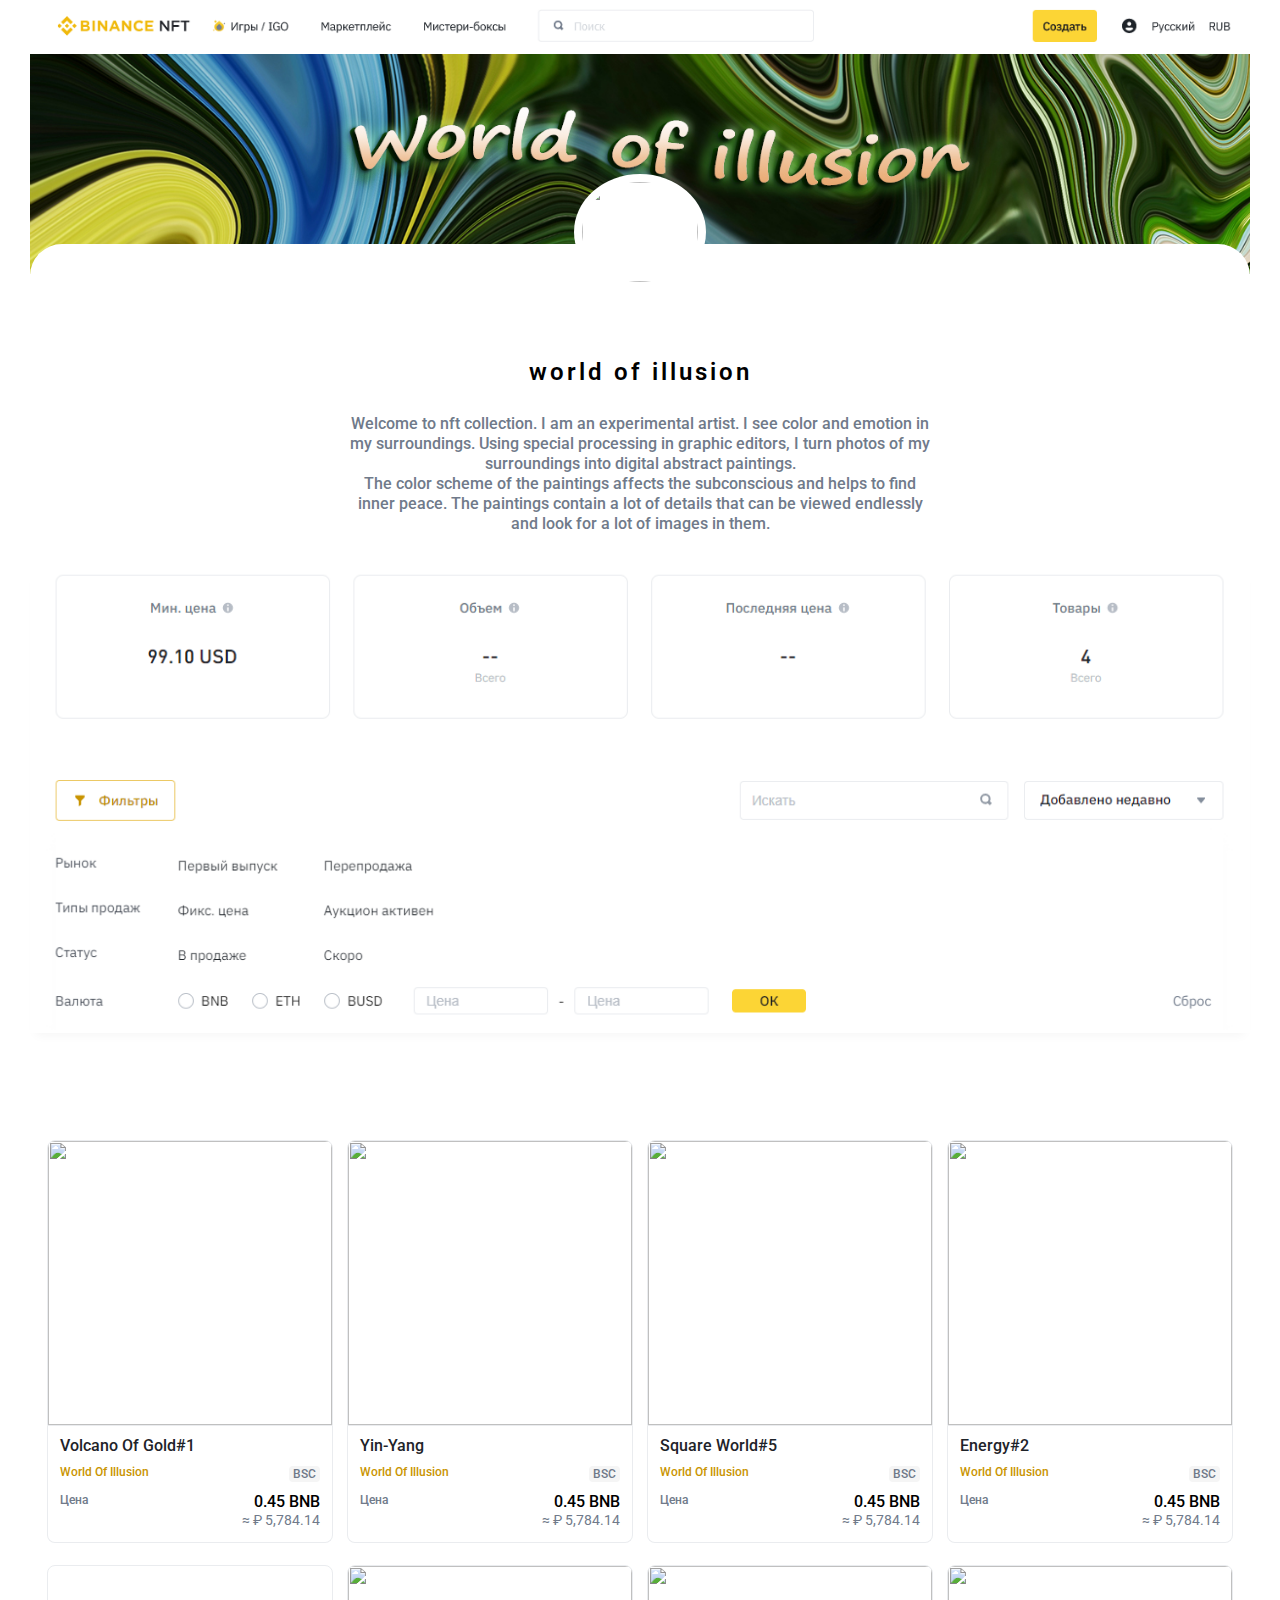
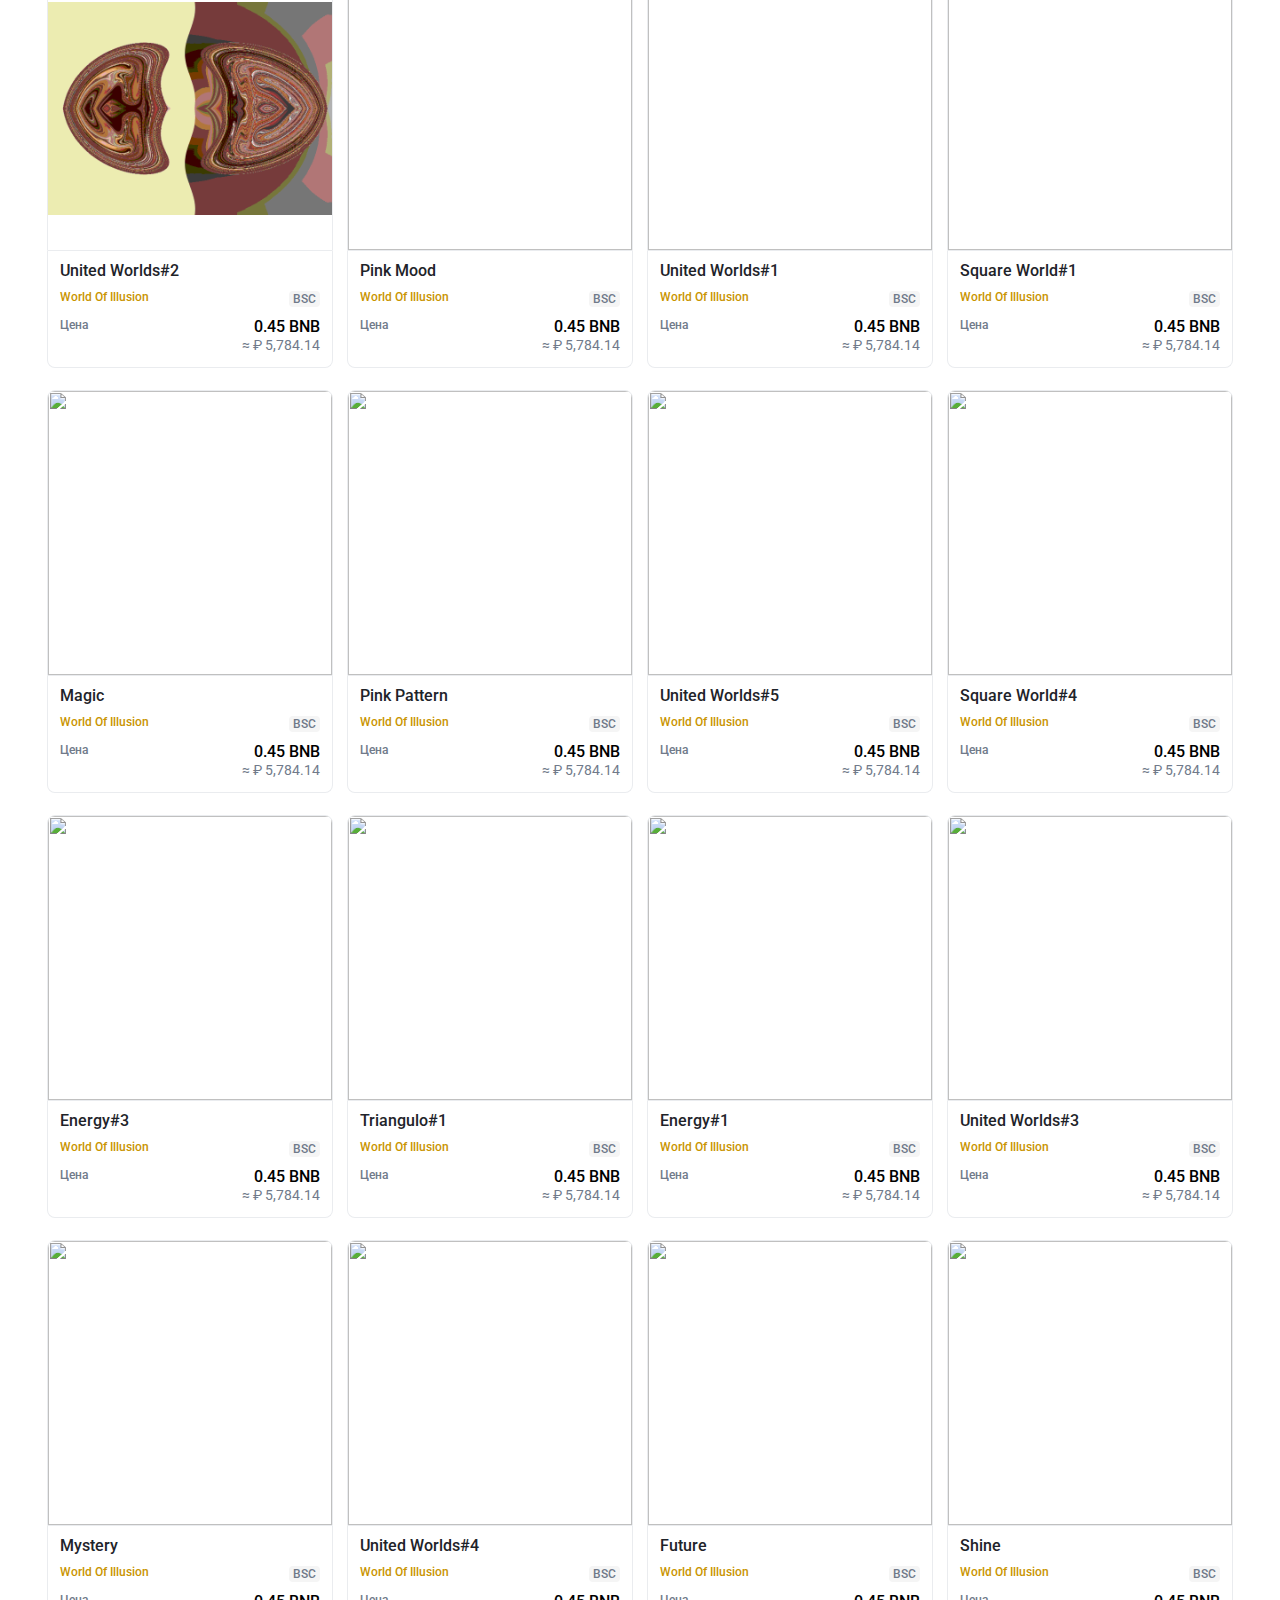
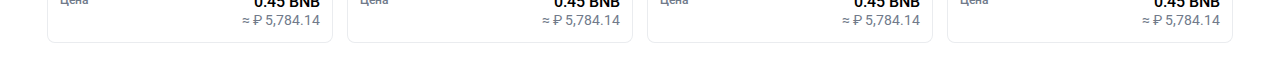
==== index.html @ d42bcd97 "Add files via upload" ====
<!DOCTYPE html>
<html lang="en">

<head>
  <meta charset="UTF-8">
  <meta name="viewport" content="width=device-width, initial-scale=1.0">
  <meta http-equiv="X-UA-Compatible" content="ie=edge">
  <title>Document</title>
  <link href="https://fonts.googleapis.com/css2?family=Roboto:wght@500&display=swap" rel="stylesheet">
  <link rel="stylesheet" href="css/reset.css">
  <link rel="stylesheet" href="css/slick.css">
  <link rel="stylesheet" href="css/jquery.fancybox.css">
  <link rel="stylesheet" href="css/style.css">
  <link rel="stylesheet" href="css/media.css">
</head>

<body>
  <header class="header container"><img src="images/2.png" alt=""></header>

  <div class="baner container"></div>

  <div class="baner__prev container">
    <div class="baner__prev-img"><img src="images/logo-baner/logo.gif" alt=""></div>
    <div class="baner__prev-title">world of illusion</div>
    <div class="baner__prev-text">Welcome to nft collection.
      I am an experimental artist. I see color and emotion in my surroundings. Using special processing in graphic
      editors, I turn photos of my surroundings into digital abstract paintings. <br>
      The color scheme of the paintings affects the subconscious and helps to find inner peace. The paintings contain a
      lot of details that can be viewed endlessly and look for a lot of images in them.</div>
  </div>

  <div class="baner__info container"><img src="images/Screenshot (14).png" alt=""></div>


  <div class="wrapper container">

    <div class="gallery__items">

      <div class="box">
        <div class="gallery__item">
          <img src="images/si/volcano of gold-1.gif" alt="">
        </div>
        <div class="gallery__info">
          <div class="gallery__title">volcano of gold#1</div>
          <div class="gallery__text">world of illusion<span>BSC</span></div>
          <div class="gallery__precio">Цена<span>0.45 BNB</span></div>
          <div class="gallery__precio-span">≈ ₽ 5,784.14</div>
        </div>
      </div>

      <div class="box">
        <div class="gallery__item">
          <img src="images/si/yin-yang.gif" alt="">
        </div>
        <div class="gallery__info">
          <div class="gallery__title">yin-yang</div>
          <div class="gallery__text">world of illusion<span>BSC</span></div>
          <div class="gallery__precio">Цена<span>0.45 BNB</span></div>
          <div class="gallery__precio-span">≈ ₽ 5,784.14</div>
        </div>
      </div>
      <!-- 3 -->
      <div class="box">
        <div class="gallery__item">
          <img src="images/si/square world-5.gif" alt="">
        </div>
        <div class="gallery__info">
          <div class="gallery__title">Square World#5</div>
          <div class="gallery__text">world of illusion<span>BSC</span></div>
          <div class="gallery__precio">Цена<span>0.45 BNB</span></div>
          <div class="gallery__precio-span">≈ ₽ 5,784.14</div>
        </div>
      </div>


      <div class="box">
        <div class="gallery__item">
          <img src="images/si/energy-2.gif" alt="">
        </div>
        <div class="gallery__info">
          <div class="gallery__title">energy#2</div>
          <div class="gallery__text">world of illusion<span>BSC</span></div>
          <div class="gallery__precio">Цена<span>0.45 BNB</span></div>
          <div class="gallery__precio-span">≈ ₽ 5,784.14</div>
        </div>
      </div>

      <div class="box">
        <div class="gallery__item">
          <img src="images/si/united worlds-2.gif" alt="">
        </div>
        <div class="gallery__info">
          <div class="gallery__title">united worlds#2</div>
          <div class="gallery__text">world of illusion<span>BSC</span></div>
          <div class="gallery__precio">Цена<span>0.45 BNB</span></div>
          <div class="gallery__precio-span">≈ ₽ 5,784.14</div>
        </div>
      </div>



      <div class="box">
        <div class="gallery__item">
          <img src="images/si/pink mood.gif" alt="">
        </div>
        <div class="gallery__info">
          <div class="gallery__title">pink mood</div>
          <div class="gallery__text">world of illusion<span>BSC</span></div>
          <div class="gallery__precio">Цена<span>0.45 BNB</span></div>
          <div class="gallery__precio-span">≈ ₽ 5,784.14</div>
        </div>
      </div>

      <div class="box">
        <div class="gallery__item">
          <img src="images/si/united worlds-1.gif" alt="">
        </div>
        <div class="gallery__info">
          <div class="gallery__title">united worlds#1</div>
          <div class="gallery__text">world of illusion<span>BSC</span></div>
          <div class="gallery__precio">Цена<span>0.45 BNB</span></div>
          <div class="gallery__precio-span">≈ ₽ 5,784.14</div>
        </div>
      </div>




      <div class="box">
        <div class="gallery__item">
          <img src="images/si/square world-1.gif" alt="">
        </div>
        <div class="gallery__info">
          <div class="gallery__title">square world#1</div>
          <div class="gallery__text">world of illusion<span>BSC</span></div>
          <div class="gallery__precio">Цена<span>0.45 BNB</span></div>
          <div class="gallery__precio-span">≈ ₽ 5,784.14</div>
        </div>
      </div>

      <div class="box">
        <div class="gallery__item">
          <img src="images/si/magic.gif" alt="">
        </div>
        <div class="gallery__info">
          <div class="gallery__title">magic</div>
          <div class="gallery__text">world of illusion<span>BSC</span></div>
          <div class="gallery__precio">Цена<span>0.45 BNB</span></div>
          <div class="gallery__precio-span">≈ ₽ 5,784.14</div>
        </div>
      </div>

      <div class="box">
        <div class="gallery__item">
          <img src="images/si/pink pattern.gif" alt="">
        </div>
        <div class="gallery__info">
          <div class="gallery__title">pink pattern</div>
          <div class="gallery__text">world of illusion<span>BSC</span></div>
          <div class="gallery__precio">Цена<span>0.45 BNB</span></div>
          <div class="gallery__precio-span">≈ ₽ 5,784.14</div>
        </div>
      </div>

      <div class="box">
        <div class="gallery__item">
          <img src="images/si/united worlds-5.gif" alt="">
        </div>
        <div class="gallery__info">
          <div class="gallery__title">united worlds#5</div>
          <div class="gallery__text">world of illusion<span>BSC</span></div>
          <div class="gallery__precio">Цена<span>0.45 BNB</span></div>
          <div class="gallery__precio-span">≈ ₽ 5,784.14</div>
        </div>
      </div>

      <div class="box">
        <div class="gallery__item">
          <img src="images/si/square world-4.gif" alt="">
        </div>
        <div class="gallery__info">
          <div class="gallery__title">square world#4</div>
          <div class="gallery__text">world of illusion<span>BSC</span></div>
          <div class="gallery__precio">Цена<span>0.45 BNB</span></div>
          <div class="gallery__precio-span">≈ ₽ 5,784.14</div>
        </div>
      </div>

      <div class="box">
        <div class="gallery__item">
          <img src="images/si/energy-3.gif" alt="">
        </div>
        <div class="gallery__info">
          <div class="gallery__title">energy#3</div>
          <div class="gallery__text">world of illusion<span>BSC</span></div>
          <div class="gallery__precio">Цена<span>0.45 BNB</span></div>
          <div class="gallery__precio-span">≈ ₽ 5,784.14</div>
        </div>
      </div>

      <div class="box">
        <div class="gallery__item">
          <img src="images/si/triangulo.gif" alt="">
        </div>
        <div class="gallery__info">
          <div class="gallery__title">triangulo#1</div>
          <div class="gallery__text">world of illusion<span>BSC</span></div>
          <div class="gallery__precio">Цена<span>0.45 BNB</span></div>
          <div class="gallery__precio-span">≈ ₽ 5,784.14</div>
        </div>
      </div>


      <!-- 15 -->
      <div class="box">
        <div class="gallery__item">
          <img src="images/si/energy-1.gif" alt="">
        </div>
        <div class="gallery__info">
          <div class="gallery__title">energy#1</div>
          <div class="gallery__text">world of illusion<span>BSC</span></div>
          <div class="gallery__precio">Цена<span>0.45 BNB</span></div>
          <div class="gallery__precio-span">≈ ₽ 5,784.14</div>
        </div>
      </div>

      <div class="box">
        <div class="gallery__item">
          <img src="images/si/united worlds-3.gif" alt="">
        </div>
        <div class="gallery__info">
          <div class="gallery__title">united worlds#3</div>
          <div class="gallery__text">world of illusion<span>BSC</span></div>
          <div class="gallery__precio">Цена<span>0.45 BNB</span></div>
          <div class="gallery__precio-span">≈ ₽ 5,784.14</div>
        </div>
      </div>



      <div class="box">
        <div class="gallery__item">
          <img src="images/si/mystery.gif" alt="">
        </div>
        <div class="gallery__info">
          <div class="gallery__title">mystery</div>
          <div class="gallery__text">world of illusion<span>BSC</span></div>
          <div class="gallery__precio">Цена<span>0.45 BNB</span></div>
          <div class="gallery__precio-span">≈ ₽ 5,784.14</div>
        </div>
      </div>

      <div class="box">
        <div class="gallery__item">
          <img src="images/si/united worlds-4.gif" alt="">
        </div>
        <div class="gallery__info">
          <div class="gallery__title">united worlds#4</div>
          <div class="gallery__text">world of illusion<span>BSC</span></div>
          <div class="gallery__precio">Цена<span>0.45 BNB</span></div>
          <div class="gallery__precio-span">≈ ₽ 5,784.14</div>
        </div>
      </div>

      <div class="box">
        <div class="gallery__item">
          <img src="images/si/future.gif" alt="">
        </div>
        <div class="gallery__info">
          <div class="gallery__title">future</div>
          <div class="gallery__text">world of illusion<span>BSC</span></div>
          <div class="gallery__precio">Цена<span>0.45 BNB</span></div>
          <div class="gallery__precio-span">≈ ₽ 5,784.14</div>
        </div>
      </div>

      <div class="box">
        <div class="gallery__item">
          <img src="images/si/shine.gif" alt="">
        </div>
        <div class="gallery__info">
          <div class="gallery__title">shine</div>
          <div class="gallery__text">world of illusion<span>BSC</span></div>
          <div class="gallery__precio">Цена<span>0.45 BNB</span></div>
          <div class="gallery__precio-span">≈ ₽ 5,784.14</div>
        </div>
      </div>



    </div>
  </div>






  <script src="https://ajax.googleapis.com/ajax/libs/jquery/3.4.1/jquery.min.js"></script>
  <script src="js/slick.min.js"></script>
  <script src="js/jquery.fancybox.min.js"></script>
  <script src="js/main.js"></script>
</body>

</html>
---- css/style.css ----
*,
*::after,
*::before {
  box-sizing: border-box;
}

a {
  color: inherit;
  display: inline-block;
  text-decoration: none;
}

ul {
  list-style: none;
  margin: 0;
  padding: 0;
}

li {
  display: inline-block;
}

button {
  outline: none;
  border-style: none;
  text-align: center;
  cursor: pointer;
  padding: 0;
  background: transparent;
}

.container {
  max-width: 1220px;
  padding: 0 10px;
  margin: 0 auto;
}

body {
  font-family: "Roboto", sans-serif;
  font-weight: 500;
  color: #000;
}

.header img {
  width: 100%;
  /* height: 51px;
  background-image: url(../images/Screenshot\ 2022-06-27\ at\ 12-07-30\ Doors\ to\ my\ Fantasy\ Binance\ NFT.png);
  background-size: cover;
  background-repeat: no-repeat;
  background-position: center; */
}

.baner {
  background-image: url(../images/logo-baner/banner.jpg);
  background-size: cover;
  background-repeat: no-repeat;
  background-position: center;
  width: 100%;
  height: 220px;
}

.baner__prev {
  display: flex;
  background-color: #fff;
  border-radius: 32px 32px 0px 0px;
  flex-direction: column;
  width: 100%;
  height: 290px;
  margin-top: -30px;
  margin-bottom: 30px;
}

.baner__prev-img {
  width: 132px;
  height: 132px;
  padding: 8px;
  border-radius: 50%;
  background-color: #fff;
  position: relative;
  left: 50%;
  transform: translateX(-50%);
  top: -70px;
}

.baner__prev-img img {
  object-fit: cover;
  border-radius: 50%;
  width: 100%;
  height: 100%;
}

.baner__prev-title {
  font-weight: 600;
  font-size: 24px;
  margin: 0 auto;
  letter-spacing: 3px;
  margin-bottom: 30px;
}

.baner__prev-text {
  max-width: 588px;
  text-align: center;
  color: #707a8a;
  margin: 0 auto;
  line-height: 20px;
}

.baner__info {
  box-shadow: rgb(245 245 245) 0px 8px 10px -6px;
}

.baner__info img {
  width: 100%;
}

.wrapper {
  margin-top: 100px;
}

.gallery__items {
  display: flex;
  flex-wrap: wrap;
  /* justify-content: space-around; */
  justify-content: space-between;
}

.box {
  margin: 7px;
  border-radius: 8px;
  transition: all 0.3s ease 0s;
  margin-bottom: 15px;
  cursor: pointer;
}

.box:hover {
  transform: translateY(-4px);
  box-shadow: rgb(24 26 32 / 10%) 0px 0px 1px, rgb(71 77 87 / 8%) 0px 7px 14px,
    rgb(24 26 32 / 8%) 0px 3px 6px;
}

.gallery__item {
  width: 286px;
  height: 286px;
  border-radius: 8px 8px 0px 0px;
  border: 1px solid rgb(234, 236, 239);
  display: flex;
  justify-content: center;
  align-items: center;
  overflow: hidden;
}

.gallery__item img {
  width: 100%;
  height: 100%;
  object-fit: contain;
}

.gallery__info {
  font-size: 16px;
  text-transform: capitalize;
  border: 1px solid rgb(234, 236, 239);
  border-radius: 0px 0px 8px 8px;
  border-top: none;
  padding: 12px;
}

.gallery__title {
  color: rgb(30, 35, 41);
  padding-bottom: 12px;
}

.gallery__text {
  font-size: 12px;
  font-weight: 500;
  color: rgb(201, 148, 0);
  padding-bottom: 12px;
  display: flex;
  justify-content: space-between;
}

.gallery__text span {
  color: rgb(112, 122, 138);
  background-color: rgb(245, 245, 245);
  border-radius: 4px;
  padding: 2px 4px;
  font-weight: 500;
  font-size: 12px;
}

.gallery__precio {
  color: rgb(112, 122, 138);
  font-size: 12px;
  display: flex;
  justify-content: space-between;
}

.gallery__precio span {
  font-size: 16px;
  color: #000;
}

.gallery__precio-span {
  font-weight: 400;
  font-size: 14px;
  line-height: 20px;
  color: rgb(112, 122, 138);
  text-align: right;
}
---- css/media.css ----
@media (max-width: 621px) {
  .baner {
    height: 124px;
  }

  .baner__prev-img {
    width: 80px;
    height: 80px;
    top: -20px;
    padding: 5px;
  }

  .baner__prev-title {
    font-size: 22px;
    margin-bottom: 15px;
  }

  .baner__prev-text {
    max-width: 420px;
    line-height: 14px;
    font-size: 70%;
  }

  .baner__prev {
    height: 214px;
  }

  .wrapper {
    margin-top: 30px;
  }

  .gallery__item {
    width: 200px;
    height: 200px;
  }

  .gallery__items {
    justify-content: space-around;
  }

  .gallery__precio span {
    font-size: 12px;
  }

  .gallery__precio-span {
    font-size: 10px;
  }
}

@media (max-width: 345px) {
  .baner__prev {
    margin-bottom: 40px;
  }

  .baner {
    height: 85px;
  }

  .baner__prev-img {
    width: 50px;
    height: 50px;
    top: -8px;
    padding: 3px;
  }

  .baner__prev-title {
    font-size: 16px;
    margin-bottom: 8px;
  }

  .baner__prev-text {
    max-width: 220px;
    line-height: 8px;
    font-size: 52%;
  }

  .baner__prev {
    height: 122px;
  }

  .wrapper {
    margin-top: 10px;
  }
}
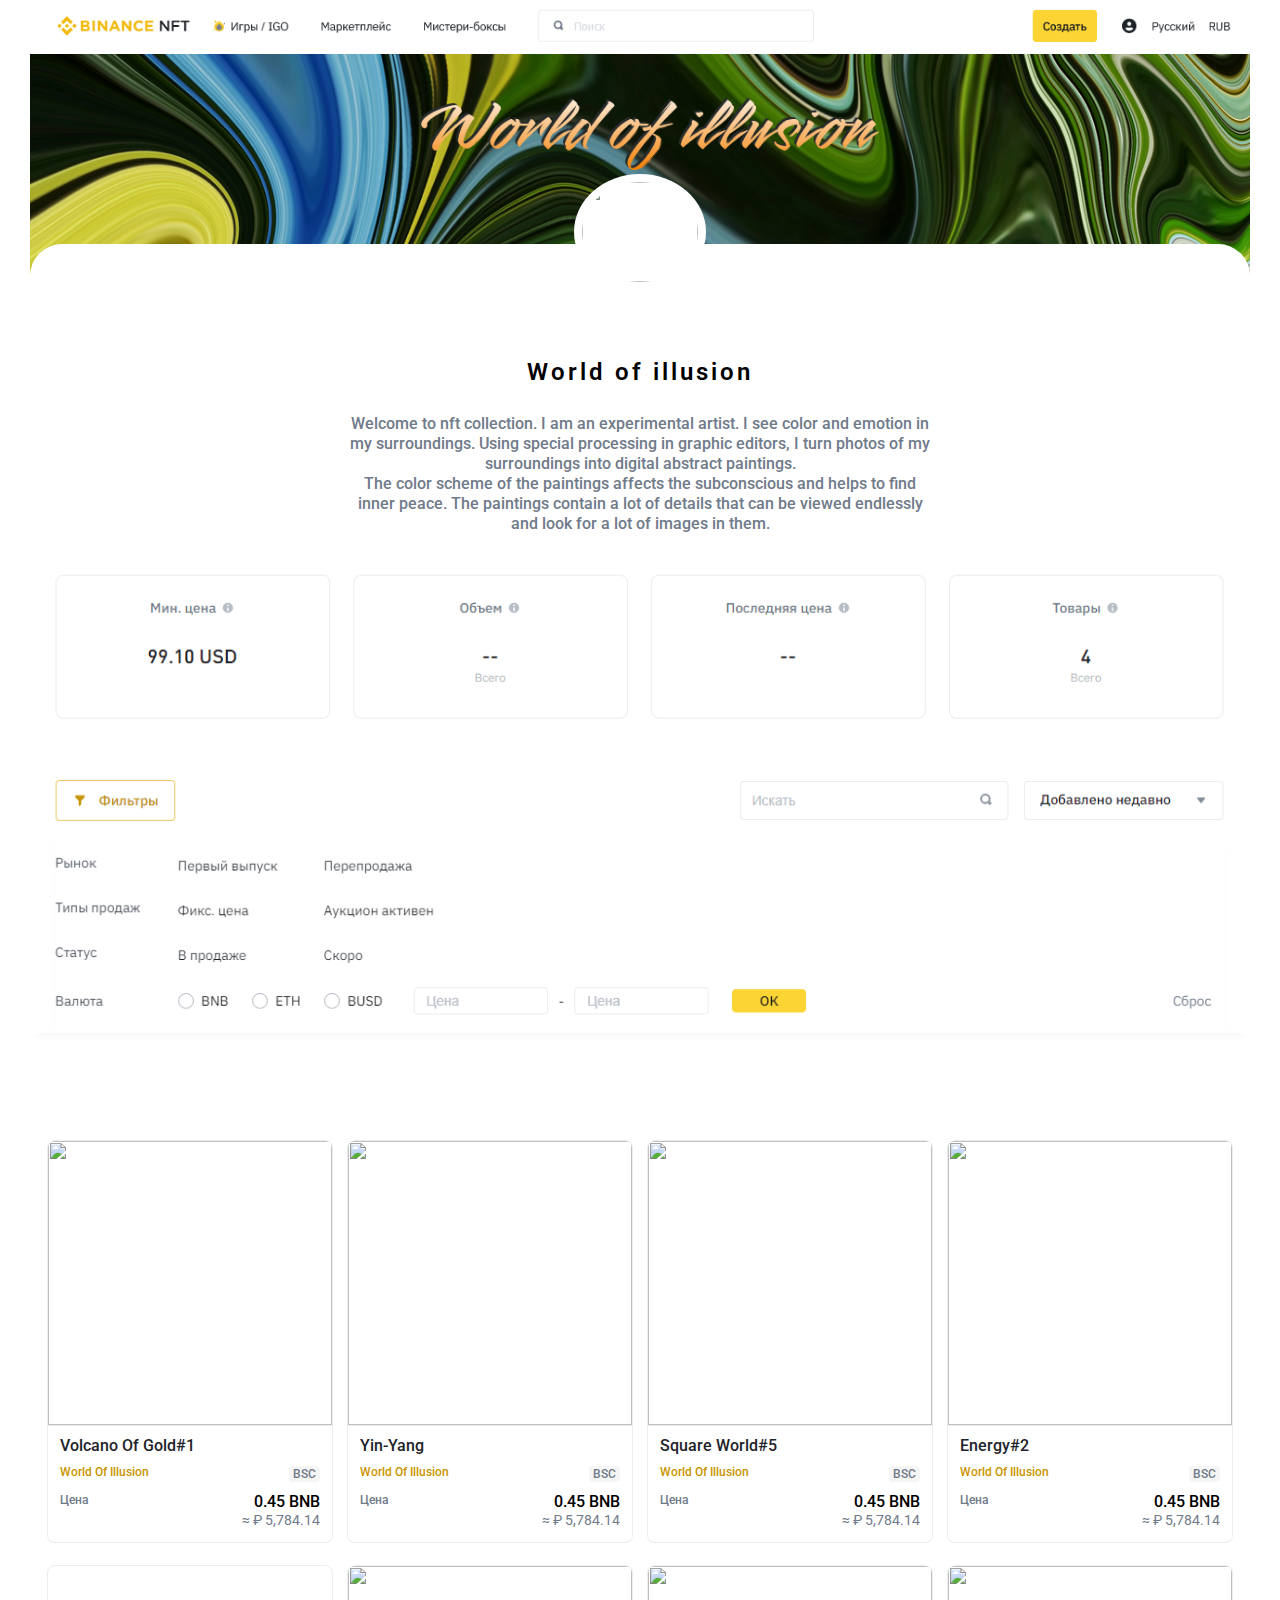
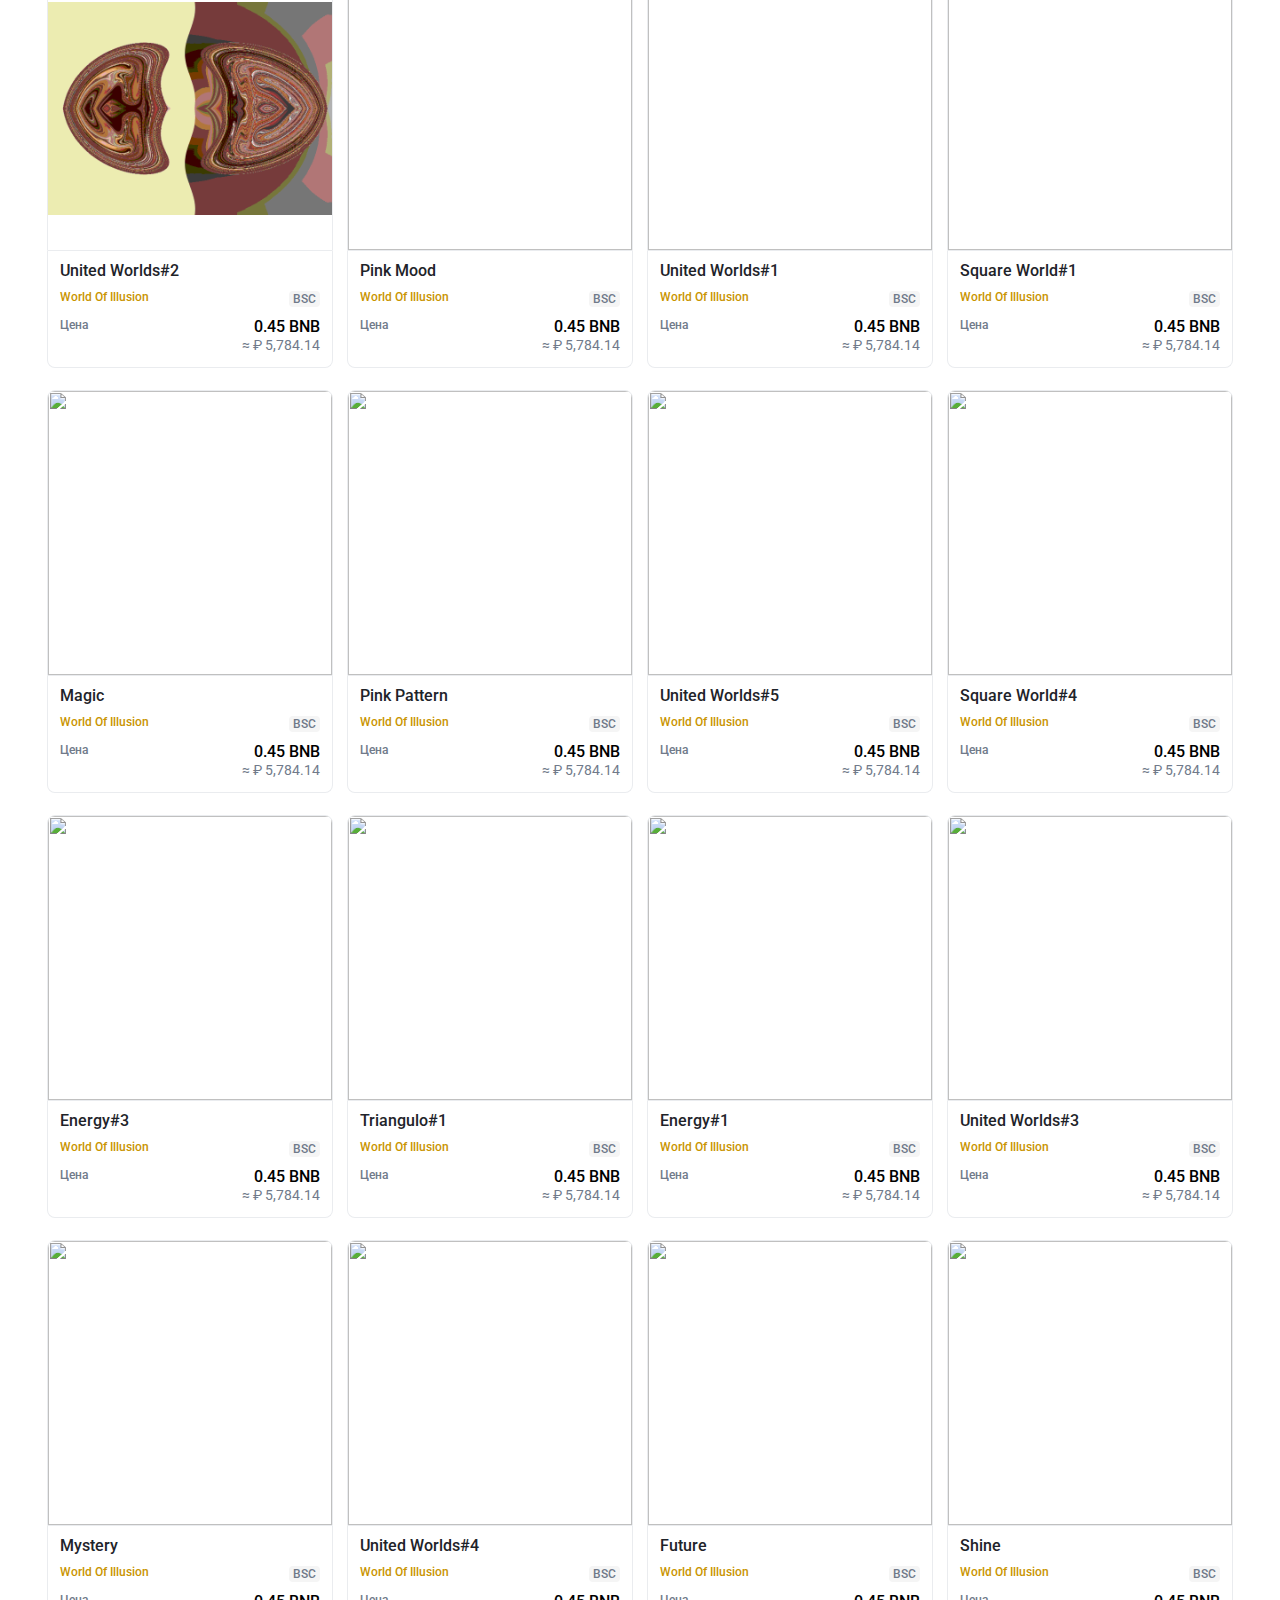
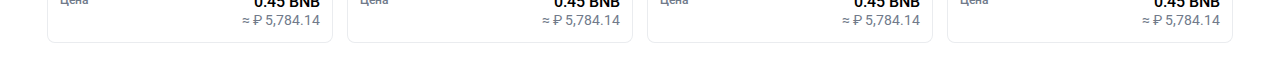
==== commit 7c551411: "Add files via upload" ====
--- a/index.html
+++ b/index.html
@@ -6,7 +6,7 @@
   <meta name="viewport" content="width=device-width, initial-scale=1.0">
   <meta http-equiv="X-UA-Compatible" content="ie=edge">
   <title>Document</title>
-  <link href="https://fonts.googleapis.com/css2?family=Roboto:wght@500&display=swap" rel="stylesheet">
+  <link href="https://fonts.googleapis.com/css2?family=Roboto:wght@400;500&family=Smooch&display=swap" rel="stylesheet">
   <link rel="stylesheet" href="css/reset.css">
   <link rel="stylesheet" href="css/slick.css">
   <link rel="stylesheet" href="css/jquery.fancybox.css">
@@ -17,11 +17,13 @@
 <body>
   <header class="header container"><img src="images/2.png" alt=""></header>
 
-  <div class="baner container"></div>
+  <div class="baner container">
+
+  </div>
 
   <div class="baner__prev container">
     <div class="baner__prev-img"><img src="images/logo-baner/logo.gif" alt=""></div>
-    <div class="baner__prev-title">world of illusion</div>
+    <div class="baner__prev-title">World of illusion</div>
     <div class="baner__prev-text">Welcome to nft collection.
       I am an experimental artist. I see color and emotion in my surroundings. Using special processing in graphic
       editors, I turn photos of my surroundings into digital abstract paintings. <br>
--- a/css/style.css
+++ b/css/style.css
@@ -43,20 +43,44 @@
 
 .header img {
   width: 100%;
-  /* height: 51px;
-  background-image: url(../images/Screenshot\ 2022-06-27\ at\ 12-07-30\ Doors\ to\ my\ Fantasy\ Binance\ NFT.png);
-  background-size: cover;
-  background-repeat: no-repeat;
-  background-position: center; */
 }
 
 .baner {
-  background-image: url(../images/logo-baner/banner.jpg);
+  background-image: url(../images/logo-baner/1.png);
   background-size: cover;
   background-repeat: no-repeat;
   background-position: center;
   width: 100%;
   height: 220px;
+
+  display: flex;
+  flex-direction: column;
+  align-items: center;
+  justify-content: center;
+}
+
+.baner span {
+  color: #fff;
+  font-family: "Smooch", cursive;
+  font-size: 72px;
+  line-height: 83px;
+  margin-top: -72px;
+
+  color: transparent;
+  -webkit-background-clip: text;
+  background-clip: text;
+  background-image: linear-gradient(to bottom, #ffffff, #f68001);
+
+  width: 40%;
+  margin-left: 30px;
+}
+
+.baner .x {
+  text-shadow: -1px -1px 0px #272b2b;
+  margin-left: 28px;
+  margin-bottom: -10px;
+  color: transparent;
+  background-image: none;
 }
 
 .baner__prev {
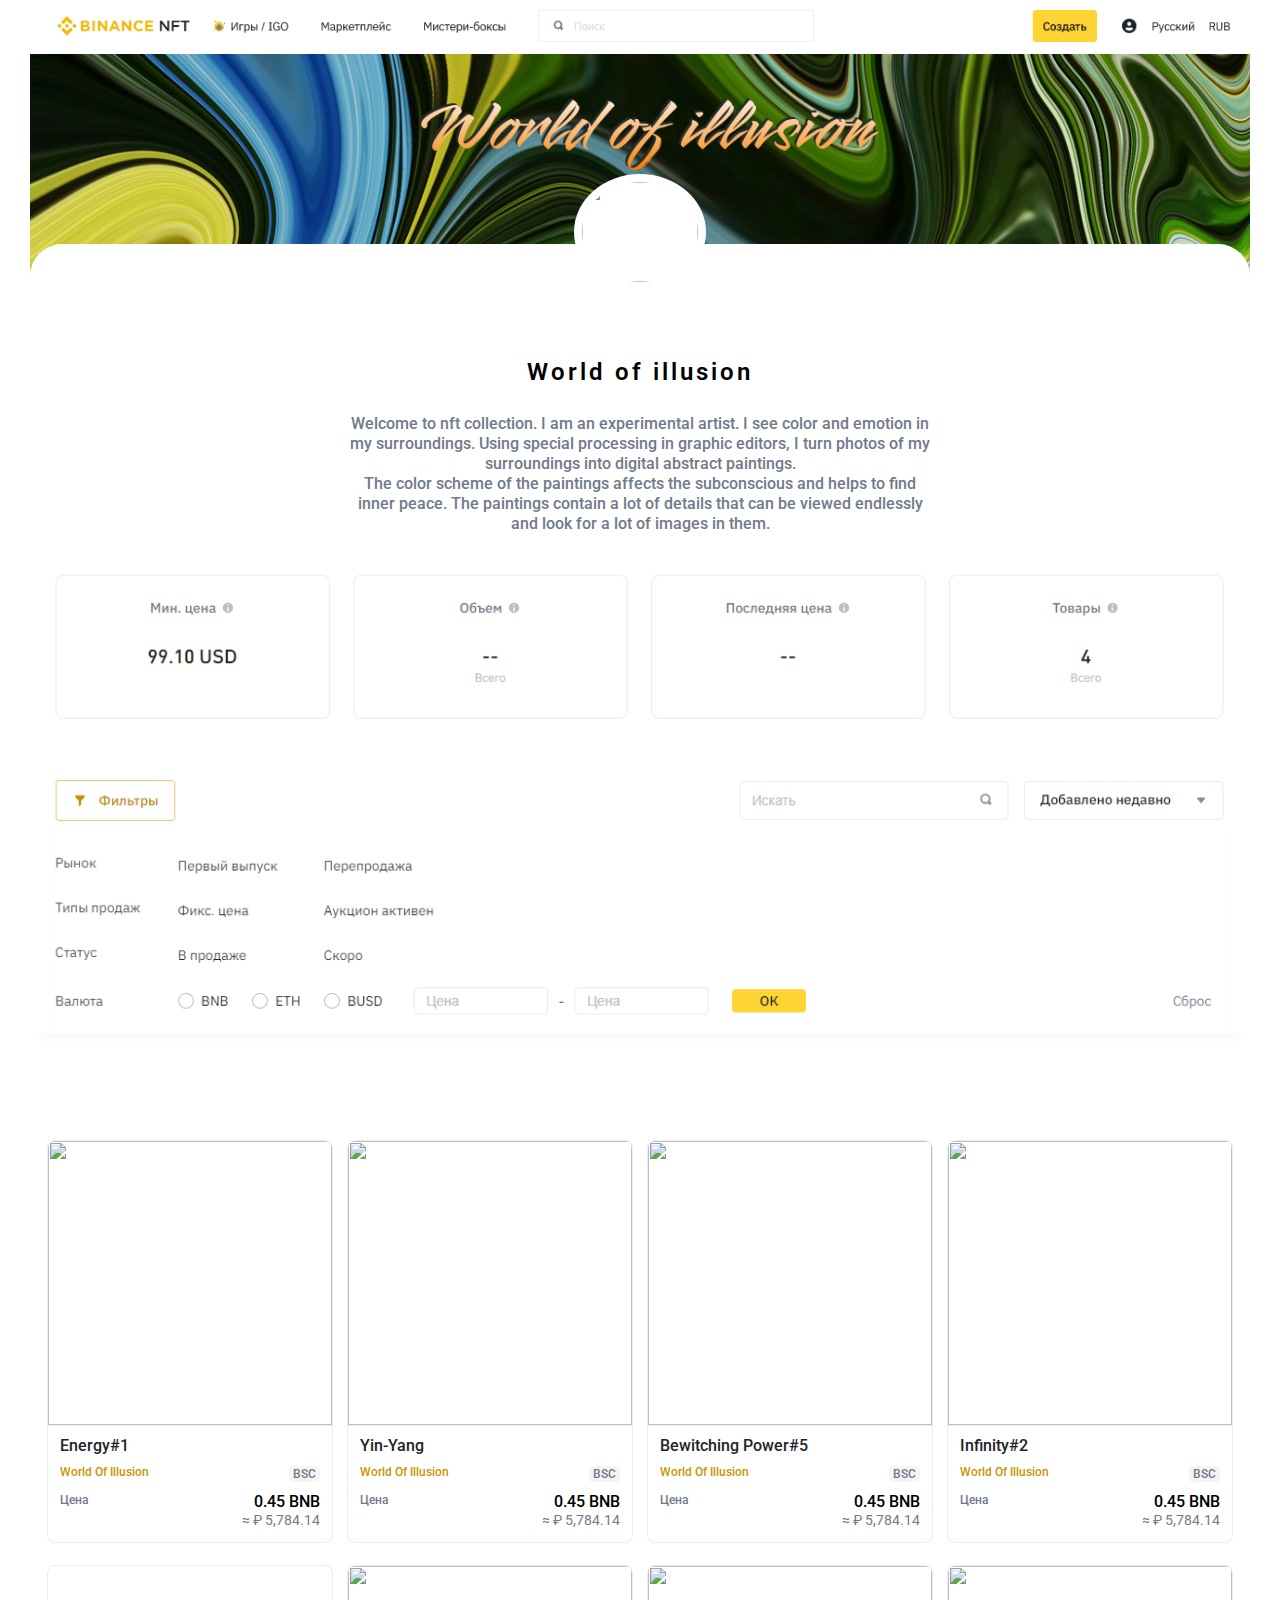
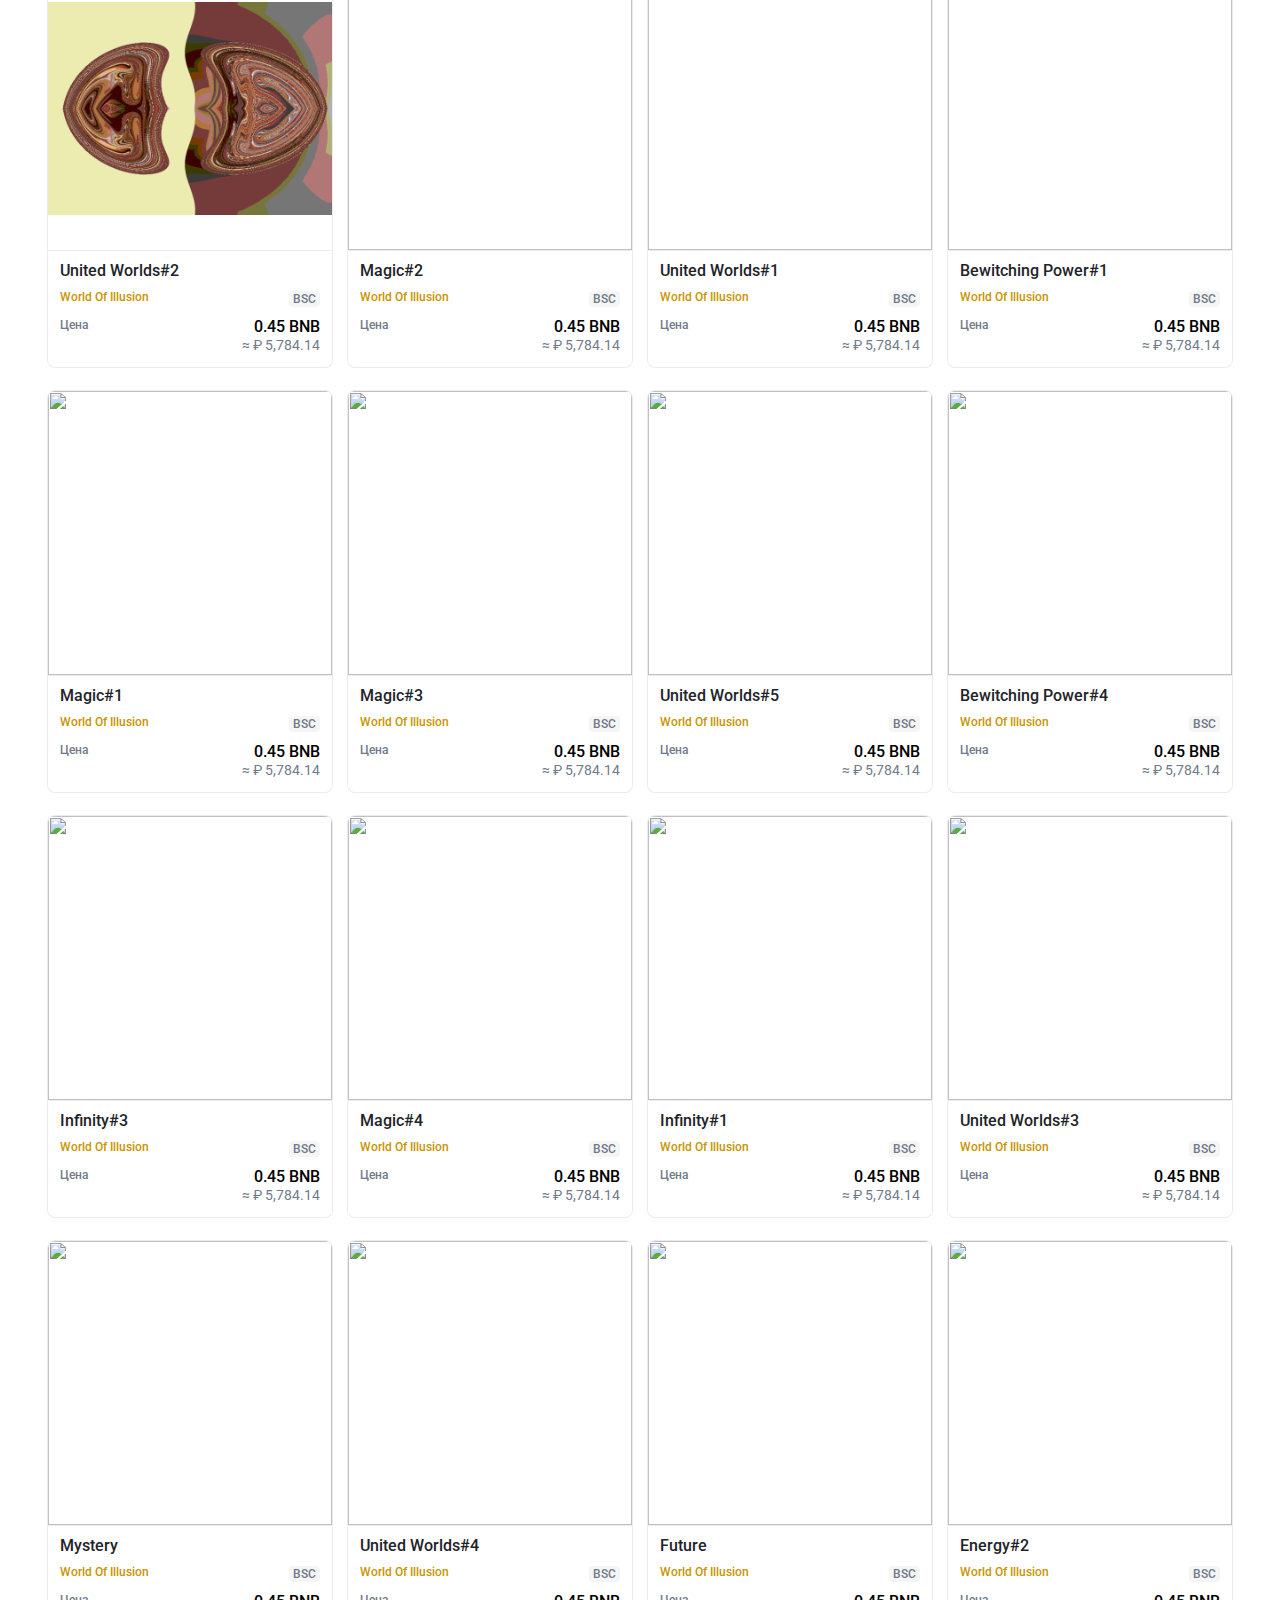
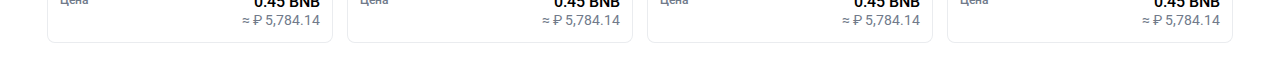
==== commit 1870b9a9: "Add files via upload" ====
--- a/index.html
+++ b/index.html
@@ -35,20 +35,19 @@
 
 
   <div class="wrapper container">
-
     <div class="gallery__items">
 
-      <div class="box">
-        <div class="gallery__item">
-          <img src="images/si/volcano of gold-1.gif" alt="">
-        </div>
-        <div class="gallery__info">
-          <div class="gallery__title">volcano of gold#1</div>
-          <div class="gallery__text">world of illusion<span>BSC</span></div>
-          <div class="gallery__precio">Цена<span>0.45 BNB</span></div>
-          <div class="gallery__precio-span">≈ ₽ 5,784.14</div>
-        </div>
-      </div>
+      <a href="two.html" class="box">
+        <div class="gallery__item">
+          <img src="images/si/energy-1.gif" alt="">
+        </div>
+        <div class="gallery__info">
+          <div class="gallery__title">Energy#1</div>
+          <div class="gallery__text">world of illusion<span>BSC</span></div>
+          <div class="gallery__precio">Цена<span>0.45 BNB</span></div>
+          <div class="gallery__precio-span">≈ ₽ 5,784.14</div>
+        </div>
+      </a>
 
       <div class="box">
         <div class="gallery__item">
@@ -64,224 +63,224 @@
       <!-- 3 -->
       <div class="box">
         <div class="gallery__item">
-          <img src="images/si/square world-5.gif" alt="">
-        </div>
-        <div class="gallery__info">
-          <div class="gallery__title">Square World#5</div>
-          <div class="gallery__text">world of illusion<span>BSC</span></div>
-          <div class="gallery__precio">Цена<span>0.45 BNB</span></div>
-          <div class="gallery__precio-span">≈ ₽ 5,784.14</div>
-        </div>
-      </div>
-
+          <img src="images/si/bewitching power-5.gif" alt="">
+        </div>
+        <div class="gallery__info">
+          <div class="gallery__title">bewitching power#5</div>
+          <div class="gallery__text">world of illusion<span>BSC</span></div>
+          <div class="gallery__precio">Цена<span>0.45 BNB</span></div>
+          <div class="gallery__precio-span">≈ ₽ 5,784.14</div>
+        </div>
+      </div>
+
+
+      <div class="box">
+        <div class="gallery__item">
+          <img src="images/si/infinity-2.gif" alt="">
+        </div>
+        <div class="gallery__info">
+          <div class="gallery__title">infinity#2</div>
+          <div class="gallery__text">world of illusion<span>BSC</span></div>
+          <div class="gallery__precio">Цена<span>0.45 BNB</span></div>
+          <div class="gallery__precio-span">≈ ₽ 5,784.14</div>
+        </div>
+      </div>
+
+      <div class="box">
+        <div class="gallery__item">
+          <img src="images/si/united worlds-2.gif" alt="">
+        </div>
+        <div class="gallery__info">
+          <div class="gallery__title">united worlds#2</div>
+          <div class="gallery__text">world of illusion<span>BSC</span></div>
+          <div class="gallery__precio">Цена<span>0.45 BNB</span></div>
+          <div class="gallery__precio-span">≈ ₽ 5,784.14</div>
+        </div>
+      </div>
+
+
+
+      <div class="box">
+        <div class="gallery__item">
+          <img src="images/si/magic-2.gif" alt="">
+        </div>
+        <div class="gallery__info">
+          <div class="gallery__title">magic#2</div>
+          <div class="gallery__text">world of illusion<span>BSC</span></div>
+          <div class="gallery__precio">Цена<span>0.45 BNB</span></div>
+          <div class="gallery__precio-span">≈ ₽ 5,784.14</div>
+        </div>
+      </div>
+
+      <div class="box">
+        <div class="gallery__item">
+          <img src="images/si/united worlds-1.gif" alt="">
+        </div>
+        <div class="gallery__info">
+          <div class="gallery__title">united worlds#1</div>
+          <div class="gallery__text">world of illusion<span>BSC</span></div>
+          <div class="gallery__precio">Цена<span>0.45 BNB</span></div>
+          <div class="gallery__precio-span">≈ ₽ 5,784.14</div>
+        </div>
+      </div>
+
+
+
+      <!-- 8 -->
+      <div class="box">
+        <div class="gallery__item">
+          <img src="images/si/bewitching power-1.gif" alt="">
+        </div>
+        <div class="gallery__info">
+          <div class="gallery__title">bewitching power#1</div>
+          <div class="gallery__text">world of illusion<span>BSC</span></div>
+          <div class="gallery__precio">Цена<span>0.45 BNB</span></div>
+          <div class="gallery__precio-span">≈ ₽ 5,784.14</div>
+        </div>
+      </div>
+
+      <div class="box">
+        <div class="gallery__item">
+          <img src="images/si/magic-1.gif" alt="">
+        </div>
+        <div class="gallery__info">
+          <div class="gallery__title">magic#1</div>
+          <div class="gallery__text">world of illusion<span>BSC</span></div>
+          <div class="gallery__precio">Цена<span>0.45 BNB</span></div>
+          <div class="gallery__precio-span">≈ ₽ 5,784.14</div>
+        </div>
+      </div>
+
+      <div class="box">
+        <div class="gallery__item">
+          <img src="images/si/magic-3.gif" alt="">
+        </div>
+        <div class="gallery__info">
+          <div class="gallery__title">magic#3</div>
+          <div class="gallery__text">world of illusion<span>BSC</span></div>
+          <div class="gallery__precio">Цена<span>0.45 BNB</span></div>
+          <div class="gallery__precio-span">≈ ₽ 5,784.14</div>
+        </div>
+      </div>
+
+      <div class="box">
+        <div class="gallery__item">
+          <img src="images/si/united worlds-5.gif" alt="">
+        </div>
+        <div class="gallery__info">
+          <div class="gallery__title">united worlds#5</div>
+          <div class="gallery__text">world of illusion<span>BSC</span></div>
+          <div class="gallery__precio">Цена<span>0.45 BNB</span></div>
+          <div class="gallery__precio-span">≈ ₽ 5,784.14</div>
+        </div>
+      </div>
+
+      <div class="box">
+        <div class="gallery__item">
+          <img src="images/si/bewitching power-4.gif" alt="">
+        </div>
+        <div class="gallery__info">
+          <div class="gallery__title">bewitching power#4</div>
+          <div class="gallery__text">world of illusion<span>BSC</span></div>
+          <div class="gallery__precio">Цена<span>0.45 BNB</span></div>
+          <div class="gallery__precio-span">≈ ₽ 5,784.14</div>
+        </div>
+      </div>
+
+      <div class="box">
+        <div class="gallery__item">
+          <img src="images/si/infinity-3.gif" alt="">
+        </div>
+        <div class="gallery__info">
+          <div class="gallery__title">infinity#3</div>
+          <div class="gallery__text">world of illusion<span>BSC</span></div>
+          <div class="gallery__precio">Цена<span>0.45 BNB</span></div>
+          <div class="gallery__precio-span">≈ ₽ 5,784.14</div>
+        </div>
+      </div>
+
+      <div class="box">
+        <div class="gallery__item">
+          <img src="images/si/magic-4.gif" alt="">
+        </div>
+        <div class="gallery__info">
+          <div class="gallery__title">Magic#4</div>
+          <div class="gallery__text">world of illusion<span>BSC</span></div>
+          <div class="gallery__precio">Цена<span>0.45 BNB</span></div>
+          <div class="gallery__precio-span">≈ ₽ 5,784.14</div>
+        </div>
+      </div>
+
+
+      <!-- 15 -->
+      <div class="box">
+        <div class="gallery__item">
+          <img src="images/si/infinity-1.gif" alt="">
+        </div>
+        <div class="gallery__info">
+          <div class="gallery__title">infinity#1</div>
+          <div class="gallery__text">world of illusion<span>BSC</span></div>
+          <div class="gallery__precio">Цена<span>0.45 BNB</span></div>
+          <div class="gallery__precio-span">≈ ₽ 5,784.14</div>
+        </div>
+      </div>
+
+      <div class="box">
+        <div class="gallery__item">
+          <img src="images/si/united worlds-3.gif" alt="">
+        </div>
+        <div class="gallery__info">
+          <div class="gallery__title">united worlds#3</div>
+          <div class="gallery__text">world of illusion<span>BSC</span></div>
+          <div class="gallery__precio">Цена<span>0.45 BNB</span></div>
+          <div class="gallery__precio-span">≈ ₽ 5,784.14</div>
+        </div>
+      </div>
+
+
+
+      <div class="box">
+        <div class="gallery__item">
+          <img src="images/si/mystery.gif" alt="">
+        </div>
+        <div class="gallery__info">
+          <div class="gallery__title">mystery</div>
+          <div class="gallery__text">world of illusion<span>BSC</span></div>
+          <div class="gallery__precio">Цена<span>0.45 BNB</span></div>
+          <div class="gallery__precio-span">≈ ₽ 5,784.14</div>
+        </div>
+      </div>
+
+      <div class="box">
+        <div class="gallery__item">
+          <img src="images/si/united worlds-4.gif" alt="">
+        </div>
+        <div class="gallery__info">
+          <div class="gallery__title">united worlds#4</div>
+          <div class="gallery__text">world of illusion<span>BSC</span></div>
+          <div class="gallery__precio">Цена<span>0.45 BNB</span></div>
+          <div class="gallery__precio-span">≈ ₽ 5,784.14</div>
+        </div>
+      </div>
+
+      <div class="box">
+        <div class="gallery__item">
+          <img src="images/si/future.gif" alt="">
+        </div>
+        <div class="gallery__info">
+          <div class="gallery__title">future</div>
+          <div class="gallery__text">world of illusion<span>BSC</span></div>
+          <div class="gallery__precio">Цена<span>0.45 BNB</span></div>
+          <div class="gallery__precio-span">≈ ₽ 5,784.14</div>
+        </div>
+      </div>
 
       <div class="box">
         <div class="gallery__item">
           <img src="images/si/energy-2.gif" alt="">
         </div>
         <div class="gallery__info">
-          <div class="gallery__title">energy#2</div>
-          <div class="gallery__text">world of illusion<span>BSC</span></div>
-          <div class="gallery__precio">Цена<span>0.45 BNB</span></div>
-          <div class="gallery__precio-span">≈ ₽ 5,784.14</div>
-        </div>
-      </div>
-
-      <div class="box">
-        <div class="gallery__item">
-          <img src="images/si/united worlds-2.gif" alt="">
-        </div>
-        <div class="gallery__info">
-          <div class="gallery__title">united worlds#2</div>
-          <div class="gallery__text">world of illusion<span>BSC</span></div>
-          <div class="gallery__precio">Цена<span>0.45 BNB</span></div>
-          <div class="gallery__precio-span">≈ ₽ 5,784.14</div>
-        </div>
-      </div>
-
-
-
-      <div class="box">
-        <div class="gallery__item">
-          <img src="images/si/pink mood.gif" alt="">
-        </div>
-        <div class="gallery__info">
-          <div class="gallery__title">pink mood</div>
-          <div class="gallery__text">world of illusion<span>BSC</span></div>
-          <div class="gallery__precio">Цена<span>0.45 BNB</span></div>
-          <div class="gallery__precio-span">≈ ₽ 5,784.14</div>
-        </div>
-      </div>
-
-      <div class="box">
-        <div class="gallery__item">
-          <img src="images/si/united worlds-1.gif" alt="">
-        </div>
-        <div class="gallery__info">
-          <div class="gallery__title">united worlds#1</div>
-          <div class="gallery__text">world of illusion<span>BSC</span></div>
-          <div class="gallery__precio">Цена<span>0.45 BNB</span></div>
-          <div class="gallery__precio-span">≈ ₽ 5,784.14</div>
-        </div>
-      </div>
-
-
-
-
-      <div class="box">
-        <div class="gallery__item">
-          <img src="images/si/square world-1.gif" alt="">
-        </div>
-        <div class="gallery__info">
-          <div class="gallery__title">square world#1</div>
-          <div class="gallery__text">world of illusion<span>BSC</span></div>
-          <div class="gallery__precio">Цена<span>0.45 BNB</span></div>
-          <div class="gallery__precio-span">≈ ₽ 5,784.14</div>
-        </div>
-      </div>
-
-      <div class="box">
-        <div class="gallery__item">
-          <img src="images/si/magic.gif" alt="">
-        </div>
-        <div class="gallery__info">
-          <div class="gallery__title">magic</div>
-          <div class="gallery__text">world of illusion<span>BSC</span></div>
-          <div class="gallery__precio">Цена<span>0.45 BNB</span></div>
-          <div class="gallery__precio-span">≈ ₽ 5,784.14</div>
-        </div>
-      </div>
-
-      <div class="box">
-        <div class="gallery__item">
-          <img src="images/si/pink pattern.gif" alt="">
-        </div>
-        <div class="gallery__info">
-          <div class="gallery__title">pink pattern</div>
-          <div class="gallery__text">world of illusion<span>BSC</span></div>
-          <div class="gallery__precio">Цена<span>0.45 BNB</span></div>
-          <div class="gallery__precio-span">≈ ₽ 5,784.14</div>
-        </div>
-      </div>
-
-      <div class="box">
-        <div class="gallery__item">
-          <img src="images/si/united worlds-5.gif" alt="">
-        </div>
-        <div class="gallery__info">
-          <div class="gallery__title">united worlds#5</div>
-          <div class="gallery__text">world of illusion<span>BSC</span></div>
-          <div class="gallery__precio">Цена<span>0.45 BNB</span></div>
-          <div class="gallery__precio-span">≈ ₽ 5,784.14</div>
-        </div>
-      </div>
-
-      <div class="box">
-        <div class="gallery__item">
-          <img src="images/si/square world-4.gif" alt="">
-        </div>
-        <div class="gallery__info">
-          <div class="gallery__title">square world#4</div>
-          <div class="gallery__text">world of illusion<span>BSC</span></div>
-          <div class="gallery__precio">Цена<span>0.45 BNB</span></div>
-          <div class="gallery__precio-span">≈ ₽ 5,784.14</div>
-        </div>
-      </div>
-
-      <div class="box">
-        <div class="gallery__item">
-          <img src="images/si/energy-3.gif" alt="">
-        </div>
-        <div class="gallery__info">
-          <div class="gallery__title">energy#3</div>
-          <div class="gallery__text">world of illusion<span>BSC</span></div>
-          <div class="gallery__precio">Цена<span>0.45 BNB</span></div>
-          <div class="gallery__precio-span">≈ ₽ 5,784.14</div>
-        </div>
-      </div>
-
-      <div class="box">
-        <div class="gallery__item">
-          <img src="images/si/triangulo.gif" alt="">
-        </div>
-        <div class="gallery__info">
-          <div class="gallery__title">triangulo#1</div>
-          <div class="gallery__text">world of illusion<span>BSC</span></div>
-          <div class="gallery__precio">Цена<span>0.45 BNB</span></div>
-          <div class="gallery__precio-span">≈ ₽ 5,784.14</div>
-        </div>
-      </div>
-
-
-      <!-- 15 -->
-      <div class="box">
-        <div class="gallery__item">
-          <img src="images/si/energy-1.gif" alt="">
-        </div>
-        <div class="gallery__info">
-          <div class="gallery__title">energy#1</div>
-          <div class="gallery__text">world of illusion<span>BSC</span></div>
-          <div class="gallery__precio">Цена<span>0.45 BNB</span></div>
-          <div class="gallery__precio-span">≈ ₽ 5,784.14</div>
-        </div>
-      </div>
-
-      <div class="box">
-        <div class="gallery__item">
-          <img src="images/si/united worlds-3.gif" alt="">
-        </div>
-        <div class="gallery__info">
-          <div class="gallery__title">united worlds#3</div>
-          <div class="gallery__text">world of illusion<span>BSC</span></div>
-          <div class="gallery__precio">Цена<span>0.45 BNB</span></div>
-          <div class="gallery__precio-span">≈ ₽ 5,784.14</div>
-        </div>
-      </div>
-
-
-
-      <div class="box">
-        <div class="gallery__item">
-          <img src="images/si/mystery.gif" alt="">
-        </div>
-        <div class="gallery__info">
-          <div class="gallery__title">mystery</div>
-          <div class="gallery__text">world of illusion<span>BSC</span></div>
-          <div class="gallery__precio">Цена<span>0.45 BNB</span></div>
-          <div class="gallery__precio-span">≈ ₽ 5,784.14</div>
-        </div>
-      </div>
-
-      <div class="box">
-        <div class="gallery__item">
-          <img src="images/si/united worlds-4.gif" alt="">
-        </div>
-        <div class="gallery__info">
-          <div class="gallery__title">united worlds#4</div>
-          <div class="gallery__text">world of illusion<span>BSC</span></div>
-          <div class="gallery__precio">Цена<span>0.45 BNB</span></div>
-          <div class="gallery__precio-span">≈ ₽ 5,784.14</div>
-        </div>
-      </div>
-
-      <div class="box">
-        <div class="gallery__item">
-          <img src="images/si/future.gif" alt="">
-        </div>
-        <div class="gallery__info">
-          <div class="gallery__title">future</div>
-          <div class="gallery__text">world of illusion<span>BSC</span></div>
-          <div class="gallery__precio">Цена<span>0.45 BNB</span></div>
-          <div class="gallery__precio-span">≈ ₽ 5,784.14</div>
-        </div>
-      </div>
-
-      <div class="box">
-        <div class="gallery__item">
-          <img src="images/si/shine.gif" alt="">
-        </div>
-        <div class="gallery__info">
-          <div class="gallery__title">shine</div>
+          <div class="gallery__title">Energy#2</div>
           <div class="gallery__text">world of illusion<span>BSC</span></div>
           <div class="gallery__precio">Цена<span>0.45 BNB</span></div>
           <div class="gallery__precio-span">≈ ₽ 5,784.14</div>
--- a/css/style.css
+++ b/css/style.css
@@ -230,3 +230,129 @@
   color: rgb(112, 122, 138);
   text-align: right;
 }
+
+/* box__two */
+
+.wrapper__two {
+  margin-top: 60px;
+}
+
+.box__two {
+  width: 384px;
+  margin-right: 44px;
+}
+
+.box__two:hover {
+  transform: translateY(0px);
+  box-shadow: none;
+}
+.gallery__items-two {
+  flex-wrap: nowrap;
+}
+
+.gallery__item-two {
+  width: 384px;
+  height: 384px;
+}
+
+.gallery__subtext {
+  margin: 0px 0px 16px;
+  min-width: 0px;
+  font-weight: 400;
+  font-size: 12px;
+  line-height: 16px;
+  color: rgb(112, 122, 138);
+  margin-bottom: 32px;
+}
+
+.gallery__info-two {
+  border: none;
+}
+
+.gallery__two-content {
+  max-width: 797px;
+}
+
+.gallery__two-content img {
+  width: 100%;
+}
+
+/* accordion  */
+
+.bric {
+  padding-top: 30px;
+  margin-left: 10px;
+  padding-left: 15px;
+  position: relative;
+  color: rgb(112, 122, 138);
+}
+
+.bric::before {
+  content: "-";
+  position: absolute;
+  left: 0;
+}
+
+.box__two-title {
+  font-size: 20px;
+}
+
+.box__two-text {
+  line-height: 24px;
+  font-size: 16px;
+  font-weight: 400;
+  text-transform: initial;
+  text-align: justify;
+  margin-bottom: 50px;
+}
+
+.box__two-box {
+  display: flex;
+  align-items: center;
+  justify-content: space-between;
+}
+.two-box__title {
+  font-weight: 400;
+  line-height: 14px;
+  color: rgb(112, 122, 138);
+}
+
+.two-box {
+  display: flex;
+  align-items: center;
+  margin-bottom: 16px;
+}
+
+.two-box img {
+  width: 20px;
+  height: 20px;
+  background-repeat: 50%;
+}
+.two-box span {
+  font-size: 14px;
+  margin-left: 10px;
+}
+
+.gallery__item-two a {
+  width: 384px;
+  height: 384px;
+}
+
+#modal {
+  width: 590px;
+  height: 640px;
+  display: none;
+}
+
+.fancybox-content {
+  background: transparent;
+}
+
+.gallery__item-two-two {
+  width: 500px;
+  height: 500px;
+  border-radius: none;
+  border: none;
+  display: block;
+  overflow: initial;
+}
